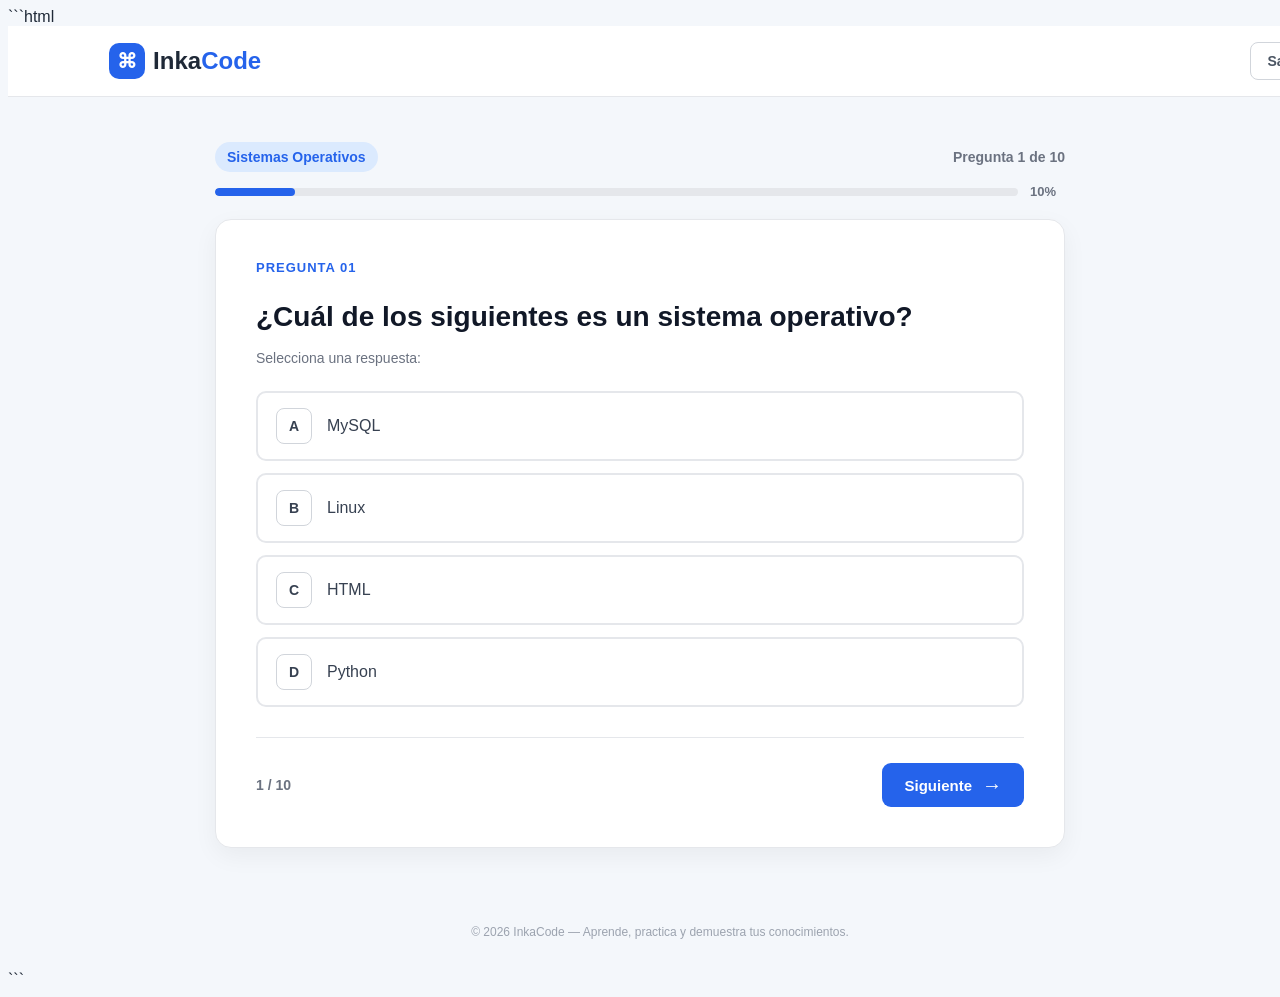
==== quiz.html @ 01219fb7 "Agrega interfaz inicial del quiz" ====
```html
<!DOCTYPE html>
<html lang="es">

<head>
    <meta charset="UTF-8">
    <meta name="viewport" content="width=device-width, initial-scale=1.0">

    <title>InkaCode | Quiz</title>

    <link rel="stylesheet" href="quiz.css">
</head>

<body>

    <!-- Encabezado -->
    <header class="header">
        <div class="logo">
            <span class="logo-icon">⌘</span>
            <span>Inka<span class="logo-highlight">Code</span></span>
        </div>

        <a href="index.html" class="btn-salir">Salir del Quiz</a>
    </header>


    <!-- Contenido principal -->
    <main class="quiz-container">

        <!-- Información del Quiz -->
        <section class="quiz-header">

            <div class="quiz-info">
                <span class="categoria">Sistemas Operativos</span>
                <span class="pregunta-numero">Pregunta 1 de 10</span>
            </div>

            <!-- Barra de progreso -->
            <div class="progress-container">
                <div class="progress-bar">
                    <div class="progress" style="width: 10%;"></div>
                </div>

                <span class="progress-text">10%</span>
            </div>

        </section>


        <!-- Tarjeta de pregunta -->
        <section class="question-card">

            <div class="question-number">
                Pregunta 01
            </div>

            <h1 class="question">
                ¿Cuál de los siguientes es un sistema operativo?
            </h1>

            <p class="instruction">
                Selecciona una respuesta:
            </p>


            <!-- Alternativas -->
            <div class="answers">

                <button class="answer">
                    <span class="answer-letter">A</span>
                    <span class="answer-text">MySQL</span>
                </button>

                <button class="answer">
                    <span class="answer-letter">B</span>
                    <span class="answer-text">Linux</span>
                </button>

                <button class="answer">
                    <span class="answer-letter">C</span>
                    <span class="answer-text">HTML</span>
                </button>

                <button class="answer">
                    <span class="answer-letter">D</span>
                    <span class="answer-text">Python</span>
                </button>

            </div>


            <!-- Navegación -->
            <div class="quiz-navigation">

                <span class="question-status">
                    1 / 10
                </span>

                <button class="btn-siguiente">
                    Siguiente
                    <span>→</span>
                </button>

            </div>

        </section>

    </main>


    <!-- Pie de página -->
    <footer class="footer">
        <p>© 2026 InkaCode — Aprende, practica y demuestra tus conocimientos.</p>
    </footer>

</body>

</html>
```
---- quiz.css ----
```css
/* =========================================
   CONFIGURACIÓN GENERAL
========================================= */

* {
    margin: 0;
    padding: 0;
    box-sizing: border-box;
}

body {
    font-family: Arial, Helvetica, sans-serif;
    background: #f4f7fb;
    color: #1f2937;
    min-height: 100vh;

    display: flex;
    flex-direction: column;
}


/* =========================================
   ENCABEZADO
========================================= */

.header {
    width: 100%;
    height: 70px;

    background: #ffffff;

    display: flex;
    align-items: center;
    justify-content: space-between;

    padding: 0 8%;

    border-bottom: 1px solid #e5e7eb;
}

.logo {
    display: flex;
    align-items: center;
    gap: 8px;

    font-size: 24px;
    font-weight: bold;

    color: #1f2937;
}

.logo-icon {
    width: 36px;
    height: 36px;

    display: flex;
    align-items: center;
    justify-content: center;

    background: #2563eb;
    color: white;

    border-radius: 10px;

    font-size: 20px;
}

.logo-highlight {
    color: #2563eb;
}

.btn-salir {
    text-decoration: none;

    color: #4b5563;

    font-size: 14px;
    font-weight: 600;

    padding: 10px 16px;

    border: 1px solid #d1d5db;
    border-radius: 8px;

    transition: 0.2s ease;
}

.btn-salir:hover {
    background: #f3f4f6;
    color: #111827;
}


/* =========================================
   CONTENEDOR DEL QUIZ
========================================= */

.quiz-container {
    width: 90%;
    max-width: 850px;

    margin: 45px auto;

    flex: 1;
}


/* =========================================
   INFORMACIÓN DEL QUIZ
========================================= */

.quiz-header {
    margin-bottom: 20px;
}

.quiz-info {
    display: flex;
    align-items: center;
    justify-content: space-between;

    margin-bottom: 12px;
}

.categoria {
    color: #2563eb;

    font-size: 14px;
    font-weight: bold;

    background: #dbeafe;

    padding: 7px 12px;

    border-radius: 20px;
}

.pregunta-numero {
    color: #6b7280;

    font-size: 14px;
    font-weight: 600;
}


/* =========================================
   BARRA DE PROGRESO
========================================= */

.progress-container {
    display: flex;
    align-items: center;
    gap: 12px;
}

.progress-bar {
    width: 100%;
    height: 8px;

    background: #e5e7eb;

    border-radius: 20px;

    overflow: hidden;
}

.progress {
    height: 100%;

    background: #2563eb;

    border-radius: 20px;

    transition: width 0.3s ease;
}

.progress-text {
    min-width: 35px;

    color: #6b7280;

    font-size: 13px;
    font-weight: bold;
}


/* =========================================
   TARJETA DE PREGUNTA
========================================= */

.question-card {
    background: #ffffff;

    border: 1px solid #e5e7eb;

    border-radius: 16px;

    padding: 40px;

    box-shadow: 0 8px 25px rgba(0, 0, 0, 0.05);
}

.question-number {
    color: #2563eb;

    font-size: 13px;
    font-weight: bold;

    text-transform: uppercase;

    letter-spacing: 1px;

    margin-bottom: 15px;
}

.question {
    font-size: 28px;

    line-height: 1.35;

    color: #111827;

    margin-bottom: 12px;
}

.instruction {
    color: #6b7280;

    font-size: 14px;

    margin-bottom: 25px;
}


/* =========================================
   RESPUESTAS
========================================= */

.answers {
    display: flex;
    flex-direction: column;

    gap: 12px;
}

.answer {
    width: 100%;

    display: flex;
    align-items: center;

    gap: 15px;

    padding: 15px 18px;

    background: #ffffff;

    border: 2px solid #e5e7eb;

    border-radius: 10px;

    cursor: pointer;

    text-align: left;

    transition: all 0.2s ease;
}

.answer:hover {
    border-color: #2563eb;

    background: #eff6ff;

    transform: translateY(-1px);
}

.answer-letter {
    width: 34px;
    height: 34px;

    display: flex;
    align-items: center;
    justify-content: center;

    flex-shrink: 0;

    border: 1px solid #d1d5db;

    border-radius: 8px;

    color: #374151;

    font-size: 14px;
    font-weight: bold;
}

.answer-text {
    color: #374151;

    font-size: 16px;

    font-weight: 500;
}


/* =========================================
   NAVEGACIÓN
========================================= */

.quiz-navigation {
    display: flex;
    align-items: center;
    justify-content: space-between;

    margin-top: 30px;

    padding-top: 25px;

    border-top: 1px solid #e5e7eb;
}

.question-status {
    color: #6b7280;

    font-size: 14px;
    font-weight: 600;
}

.btn-siguiente {
    display: flex;
    align-items: center;

    gap: 10px;

    padding: 12px 22px;

    border: none;

    border-radius: 9px;

    background: #2563eb;
    color: #ffffff;

    font-size: 15px;
    font-weight: bold;

    cursor: pointer;

    transition: 0.2s ease;
}

.btn-siguiente:hover {
    background: #1d4ed8;

    transform: translateY(-1px);
}

.btn-siguiente span {
    font-size: 20px;

    line-height: 1;
}


/* =========================================
   PIE DE PÁGINA
========================================= */

.footer {
    width: 100%;

    padding: 20px;

    text-align: center;

    color: #9ca3af;

    font-size: 12px;
}


/* =========================================
   DISEÑO RESPONSIVE
========================================= */

@media (max-width: 600px) {

    .header {
        height: 65px;

        padding: 0 5%;
    }

    .logo {
        font-size: 20px;
    }

    .logo-icon {
        width: 32px;
        height: 32px;
    }

    .btn-salir {
        padding: 8px 12px;

        font-size: 12px;
    }

    .quiz-container {
        width: 92%;

        margin: 30px auto;
    }

    .quiz-info {
        align-items: flex-start;

        gap: 10px;
    }

    .categoria {
        font-size: 12px;
    }

    .pregunta-numero {
        font-size: 12px;
    }

    .question-card {
        padding: 25px 20px;

        border-radius: 12px;
    }

    .question {
        font-size: 22px;
    }

    .answer {
        padding: 13px;
    }

    .answer-text {
        font-size: 14px;
    }

    .quiz-navigation {
        margin-top: 25px;
    }

    .btn-siguiente {
        padding: 11px 17px;
    }
}
```
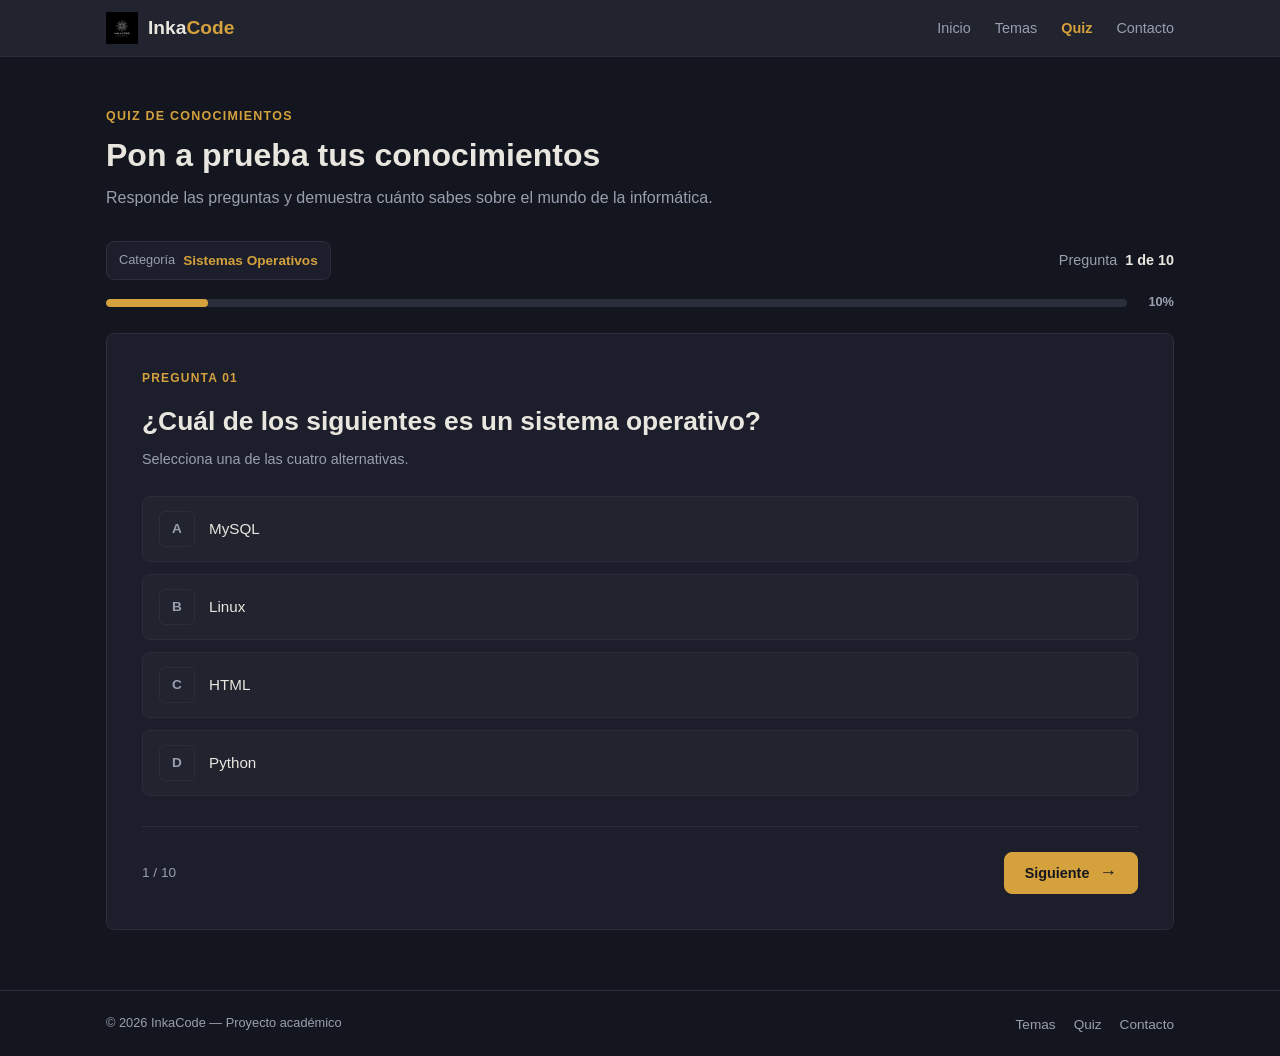
==== commit 0e3b5475: "Agregue carpeta diseño de las paginas de InkaCode" ====
--- a/quiz.html
+++ b/quiz.html
@@ -1,4 +1,3 @@
-```html
 <!DOCTYPE html>
 <html lang="es">
 
@@ -6,114 +5,263 @@
     <meta charset="UTF-8">
     <meta name="viewport" content="width=device-width, initial-scale=1.0">
 
-    <title>InkaCode | Quiz</title>
+    <title>Quiz - InkaCode</title>
+
+    <meta name="description"
+        content="Pon a prueba tus conocimientos de Sistemas Operativos, Redes y Programación en InkaCode.">
 
     <link rel="stylesheet" href="quiz.css">
+    <link rel="stylesheet" href="styles.css">
 </head>
 
 <body>
 
-    <!-- Encabezado -->
-    <header class="header">
-        <div class="logo">
-            <span class="logo-icon">⌘</span>
-            <span>Inka<span class="logo-highlight">Code</span></span>
+    <!-- ENCABEZADO -->
+    <header class="site-header">
+
+        <div class="container header-content">
+
+            <!-- Logo -->
+            <a class="brand" href="index.html">
+
+                <img src="inkacode.png" alt="Logo de InkaCode">
+
+                <span>Inka<span class="brand-highlight">Code</span></span>
+
+            </a>
+
+            <!-- Navegación -->
+            <nav class="main-nav" aria-label="Navegación principal">
+
+                <ul>
+                    <li>
+                        <a href="index.html">Inicio</a>
+                    </li>
+
+                    <li>
+                        <a href="temas.html">Temas</a>
+                    </li>
+
+                    <li>
+                        <a href="quiz.html" aria-current="page">Quiz</a>
+                    </li>
+
+                    <li>
+                        <a href="contacto.html">Contacto</a>
+                    </li>
+                </ul>
+
+            </nav>
+
         </div>
 
-        <a href="index.html" class="btn-salir">Salir del Quiz</a>
     </header>
 
 
-    <!-- Contenido principal -->
-    <main class="quiz-container">
-
-        <!-- Información del Quiz -->
-        <section class="quiz-header">
-
-            <div class="quiz-info">
-                <span class="categoria">Sistemas Operativos</span>
-                <span class="pregunta-numero">Pregunta 1 de 10</span>
+    <!-- CONTENIDO PRINCIPAL -->
+    <main>
+
+        <section class="quiz-section">
+
+            <div class="container quiz-container">
+
+                <!-- ENCABEZADO DEL QUIZ -->
+                <div class="quiz-heading">
+
+                    <div>
+
+                        <span class="eyebrow">
+                            Quiz de conocimientos
+                        </span>
+
+                        <h1>
+                            Pon a prueba tus conocimientos
+                        </h1>
+
+                        <p>
+                            Responde las preguntas y demuestra cuánto sabes
+                            sobre el mundo de la informática.
+                        </p>
+
+                    </div>
+
+                </div>
+
+
+                <!-- INFORMACIÓN DEL QUIZ -->
+                <div class="quiz-info">
+
+                    <div class="category">
+
+                        <span class="category-label">
+                            Categoría
+                        </span>
+
+                        <strong>
+                            Sistemas Operativos
+                        </strong>
+
+                    </div>
+
+                    <div class="question-counter">
+
+                        <span>
+                            Pregunta
+                        </span>
+
+                        <strong>
+                            1 de 10
+                        </strong>
+
+                    </div>
+
+                </div>
+
+
+                <!-- PROGRESO -->
+                <div class="progress-section">
+
+                    <div class="progress-bar">
+
+                        <div class="progress"
+                            style="width: 10%;">
+                        </div>
+
+                    </div>
+
+                    <span class="progress-number">
+                        10%
+                    </span>
+
+                </div>
+
+
+                <!-- TARJETA DE PREGUNTA -->
+                <article class="question-card">
+
+                    <span class="question-label">
+                        PREGUNTA 01
+                    </span>
+
+                    <h2>
+                        ¿Cuál de los siguientes es un sistema operativo?
+                    </h2>
+
+                    <p class="question-instruction">
+                        Selecciona una de las cuatro alternativas.
+                    </p>
+
+
+                    <!-- ALTERNATIVAS -->
+                    <div class="answers">
+
+                        <button type="button" class="answer">
+
+                            <span class="answer-letter">
+                                A
+                            </span>
+
+                            <span class="answer-text">
+                                MySQL
+                            </span>
+
+                        </button>
+
+
+                        <button type="button" class="answer">
+
+                            <span class="answer-letter">
+                                B
+                            </span>
+
+                            <span class="answer-text">
+                                Linux
+                            </span>
+
+                        </button>
+
+
+                        <button type="button" class="answer">
+
+                            <span class="answer-letter">
+                                C
+                            </span>
+
+                            <span class="answer-text">
+                                HTML
+                            </span>
+
+                        </button>
+
+
+                        <button type="button" class="answer">
+
+                            <span class="answer-letter">
+                                D
+                            </span>
+
+                            <span class="answer-text">
+                                Python
+                            </span>
+
+                        </button>
+
+                    </div>
+
+
+                    <!-- NAVEGACIÓN -->
+                    <div class="quiz-navigation">
+
+                        <span class="question-status">
+                            1 / 10
+                        </span>
+
+                        <button type="button" class="next-button">
+                            Siguiente
+                            <span aria-hidden="true">→</span>
+                        </button>
+
+                    </div>
+
+                </article>
+
             </div>
 
-            <!-- Barra de progreso -->
-            <div class="progress-container">
-                <div class="progress-bar">
-                    <div class="progress" style="width: 10%;"></div>
-                </div>
-
-                <span class="progress-text">10%</span>
-            </div>
-
         </section>
 
-
-        <!-- Tarjeta de pregunta -->
-        <section class="question-card">
-
-            <div class="question-number">
-                Pregunta 01
-            </div>
-
-            <h1 class="question">
-                ¿Cuál de los siguientes es un sistema operativo?
-            </h1>
-
-            <p class="instruction">
-                Selecciona una respuesta:
-            </p>
-
-
-            <!-- Alternativas -->
-            <div class="answers">
-
-                <button class="answer">
-                    <span class="answer-letter">A</span>
-                    <span class="answer-text">MySQL</span>
-                </button>
-
-                <button class="answer">
-                    <span class="answer-letter">B</span>
-                    <span class="answer-text">Linux</span>
-                </button>
-
-                <button class="answer">
-                    <span class="answer-letter">C</span>
-                    <span class="answer-text">HTML</span>
-                </button>
-
-                <button class="answer">
-                    <span class="answer-letter">D</span>
-                    <span class="answer-text">Python</span>
-                </button>
-
-            </div>
-
-
-            <!-- Navegación -->
-            <div class="quiz-navigation">
-
-                <span class="question-status">
-                    1 / 10
-                </span>
-
-                <button class="btn-siguiente">
-                    Siguiente
-                    <span>→</span>
-                </button>
-
-            </div>
-
-        </section>
-
     </main>
 
 
-    <!-- Pie de página -->
-    <footer class="footer">
-        <p>© 2026 InkaCode — Aprende, practica y demuestra tus conocimientos.</p>
+    <!-- PIE DE PÁGINA -->
+    <footer class="site-footer">
+
+        <div class="container footer-content">
+
+            <span class="footer-brand">
+                © 2026 InkaCode — Proyecto académico
+            </span>
+
+            <ul class="footer-links">
+
+                <li>
+                    <a href="temas.html">Temas</a>
+                </li>
+
+                <li>
+                    <a href="quiz.html">Quiz</a>
+                </li>
+
+                <li>
+                    <a href="contacto.html">Contacto</a>
+                </li>
+
+            </ul>
+
+        </div>
+
     </footer>
 
 </body>
 
 </html>
-```
+
--- a/quiz.css
+++ b/quiz.css
@@ -1,455 +1,857 @@
-```css
-/* =========================================
-   CONFIGURACIÓN GENERAL
+/* =========================================
+   VARIABLES DEL TEMA INKACODE
+   Basadas en temas.css
+========================================= */
+
+:root {
+
+    --bg: #14161f;
+    --bg-card: #1c1f2b;
+    --bg-elevated: #21242f;
+    --border: #2a2d3a;
+
+    --text: #e8e6df;
+    --text-muted: #9a9fb0;
+
+    --accent: #d4a13d;
+    --accent-hover: #e6b458;
+
+    --radius: 8px;
+
+    --max-width: 1100px;
+
+}
+
+
+/* =========================================
+   RESET
 ========================================= */
 
 * {
+    box-sizing: border-box;
+}
+
+
+html {
+    scroll-behavior: smooth;
+}
+
+
+body {
+
     margin: 0;
+
+    background-color: var(--bg);
+
+    color: var(--text);
+
+    font-family: 'Segoe UI', Arial, sans-serif;
+
+    line-height: 1.6;
+
+    min-height: 100vh;
+
+    display: flex;
+
+    flex-direction: column;
+
+}
+
+
+h1,
+h2,
+h3,
+p {
+    margin-top: 0;
+}
+
+
+a {
+    text-decoration: none;
+}
+
+
+/* =========================================
+   CONTENEDOR
+========================================= */
+
+.container {
+
+    width: 100%;
+
+    max-width: var(--max-width);
+
+    margin: 0 auto;
+
+    padding: 0 16px;
+
+}
+
+
+/* =========================================
+   ENCABEZADO
+========================================= */
+
+.site-header {
+
+    background-color: var(--bg-elevated);
+
+    border-bottom: 1px solid var(--border);
+
+    padding: 12px 0;
+
+}
+
+
+.header-content {
+
+    display: flex;
+
+    align-items: center;
+
+    justify-content: space-between;
+
+    gap: 30px;
+
+}
+
+
+/* =========================================
+   LOGO
+========================================= */
+
+.brand {
+
+    display: flex;
+
+    align-items: center;
+
+    gap: 10px;
+
+    color: var(--text);
+
+    font-size: 1.2rem;
+
+    font-weight: bold;
+
+}
+
+
+.brand img {
+
+    width: 32px;
+
+    height: 32px;
+
+    object-fit: contain;
+
+}
+
+
+.brand-highlight {
+
+    color: var(--accent);
+
+}
+
+
+/* =========================================
+   NAVEGACIÓN
+========================================= */
+
+.main-nav ul {
+
+    display: flex;
+
+    align-items: center;
+
+    gap: 24px;
+
+    list-style: none;
+
+    margin: 0;
+
     padding: 0;
-    box-sizing: border-box;
-}
-
-body {
-    font-family: Arial, Helvetica, sans-serif;
-    background: #f4f7fb;
-    color: #1f2937;
-    min-height: 100vh;
-
-    display: flex;
+
+}
+
+
+.main-nav a {
+
+    color: var(--text-muted);
+
+    font-size: 0.95rem;
+
+    transition: color 0.2s ease;
+
+}
+
+
+.main-nav a:hover {
+
+    color: var(--accent-hover);
+
+}
+
+
+.main-nav a[aria-current="page"] {
+
+    color: var(--accent);
+
+    font-weight: 600;
+
+}
+
+
+/* =========================================
+   SECCIÓN DEL QUIZ
+========================================= */
+
+.quiz-section {
+
+    padding: 50px 0 60px;
+
+    flex: 1;
+
+}
+
+
+.quiz-container {
+
+    max-width: 850px;
+
+}
+
+
+/* =========================================
+   ENCABEZADO DEL QUIZ
+========================================= */
+
+.quiz-heading {
+
+    margin-bottom: 30px;
+
+}
+
+
+.eyebrow {
+
+    display: block;
+
+    color: var(--accent);
+
+    font-size: 0.8rem;
+
+    font-weight: 600;
+
+    letter-spacing: 0.1em;
+
+    text-transform: uppercase;
+
+    margin-bottom: 8px;
+
+}
+
+
+.quiz-heading h1 {
+
+    color: var(--text);
+
+    font-size: 2rem;
+
+    line-height: 1.25;
+
+    margin-bottom: 10px;
+
+}
+
+
+.quiz-heading p {
+
+    color: var(--text-muted);
+
+    margin-bottom: 0;
+
+    max-width: 650px;
+
+}
+
+
+/* =========================================
+   INFORMACIÓN
+========================================= */
+
+.quiz-info {
+
+    display: flex;
+
+    align-items: center;
+
+    justify-content: space-between;
+
+    gap: 20px;
+
+    margin-bottom: 12px;
+
+}
+
+
+.category,
+.question-counter {
+
+    display: flex;
+
+    align-items: center;
+
+    gap: 8px;
+
+}
+
+
+.category {
+
+    background-color: var(--bg-card);
+
+    border: 1px solid var(--border);
+
+    border-radius: var(--radius);
+
+    padding: 8px 12px;
+
+}
+
+
+.category-label {
+
+    color: var(--text-muted);
+
+    font-size: 0.8rem;
+
+}
+
+
+.category strong {
+
+    color: var(--accent);
+
+    font-size: 0.85rem;
+
+}
+
+
+.question-counter {
+
+    color: var(--text-muted);
+
+    font-size: 0.9rem;
+
+}
+
+
+.question-counter strong {
+
+    color: var(--text);
+
+}
+
+
+/* =========================================
+   BARRA DE PROGRESO
+========================================= */
+
+.progress-section {
+
+    display: flex;
+
+    align-items: center;
+
+    gap: 12px;
+
+    margin-bottom: 20px;
+
+}
+
+
+.progress-bar {
+
+    width: 100%;
+
+    height: 8px;
+
+    background-color: var(--border);
+
+    border-radius: 20px;
+
+    overflow: hidden;
+
+}
+
+
+.progress {
+
+    height: 100%;
+
+    background-color: var(--accent);
+
+    border-radius: 20px;
+
+    transition: width 0.3s ease;
+
+}
+
+
+.progress-number {
+
+    color: var(--text-muted);
+
+    font-size: 0.8rem;
+
+    font-weight: 600;
+
+    min-width: 35px;
+
+    text-align: right;
+
+}
+
+
+/* =========================================
+   TARJETA DE PREGUNTA
+========================================= */
+
+.question-card {
+
+    background-color: var(--bg-card);
+
+    border: 1px solid var(--border);
+
+    border-radius: var(--radius);
+
+    padding: 35px;
+
+}
+
+
+.question-label {
+
+    display: block;
+
+    color: var(--accent);
+
+    font-size: 0.75rem;
+
+    font-weight: 700;
+
+    letter-spacing: 0.1em;
+
+    margin-bottom: 15px;
+
+}
+
+
+.question-card h2 {
+
+    color: var(--text);
+
+    font-size: 1.65rem;
+
+    line-height: 1.4;
+
+    margin-bottom: 8px;
+
+}
+
+
+.question-instruction {
+
+    color: var(--text-muted);
+
+    font-size: 0.9rem;
+
+    margin-bottom: 25px;
+
+}
+
+
+/* =========================================
+   ALTERNATIVAS
+========================================= */
+
+.answers {
+
+    display: flex;
+
     flex-direction: column;
-}
-
-
-/* =========================================
-   ENCABEZADO
-========================================= */
-
-.header {
+
+    gap: 12px;
+
+}
+
+
+.answer {
+
     width: 100%;
-    height: 70px;
-
-    background: #ffffff;
-
-    display: flex;
-    align-items: center;
+
+    display: flex;
+
+    align-items: center;
+
+    gap: 14px;
+
+    padding: 14px 16px;
+
+    background-color: var(--bg-elevated);
+
+    color: var(--text);
+
+    border: 1px solid var(--border);
+
+    border-radius: var(--radius);
+
+    text-align: left;
+
+    cursor: pointer;
+
+    font-family: inherit;
+
+    transition:
+        border-color 0.2s ease,
+        background-color 0.2s ease,
+        transform 0.2s ease;
+
+}
+
+
+.answer:hover {
+
+    border-color: var(--accent);
+
+    background-color: #272a35;
+
+    transform: translateY(-1px);
+
+}
+
+
+/* =========================================
+   LETRA DE LA ALTERNATIVA
+========================================= */
+
+.answer-letter {
+
+    width: 36px;
+
+    height: 36px;
+
+    flex-shrink: 0;
+
+    display: flex;
+
+    align-items: center;
+
+    justify-content: center;
+
+    border: 1px solid var(--border);
+
+    border-radius: 6px;
+
+    color: var(--text-muted);
+
+    font-size: 0.85rem;
+
+    font-weight: 700;
+
+    transition:
+        background-color 0.2s ease,
+        border-color 0.2s ease,
+        color 0.2s ease;
+
+}
+
+
+.answer:hover .answer-letter {
+
+    border-color: var(--accent);
+
+    color: var(--accent);
+
+}
+
+
+.answer-text {
+
+    color: var(--text);
+
+    font-size: 0.95rem;
+
+}
+
+
+/* =========================================
+   NAVEGACIÓN DEL QUIZ
+========================================= */
+
+.quiz-navigation {
+
+    display: flex;
+
+    align-items: center;
+
     justify-content: space-between;
 
-    padding: 0 8%;
-
-    border-bottom: 1px solid #e5e7eb;
-}
-
-.logo {
-    display: flex;
-    align-items: center;
-    gap: 8px;
-
-    font-size: 24px;
-    font-weight: bold;
-
-    color: #1f2937;
-}
-
-.logo-icon {
-    width: 36px;
-    height: 36px;
-
-    display: flex;
-    align-items: center;
+    gap: 20px;
+
+    margin-top: 30px;
+
+    padding-top: 25px;
+
+    border-top: 1px solid var(--border);
+
+}
+
+
+.question-status {
+
+    color: var(--text-muted);
+
+    font-size: 0.85rem;
+
+}
+
+
+/* =========================================
+   BOTÓN SIGUIENTE
+========================================= */
+
+.next-button {
+
+    display: flex;
+
+    align-items: center;
+
     justify-content: center;
 
-    background: #2563eb;
-    color: white;
-
-    border-radius: 10px;
-
-    font-size: 20px;
-}
-
-.logo-highlight {
-    color: #2563eb;
-}
-
-.btn-salir {
-    text-decoration: none;
-
-    color: #4b5563;
-
-    font-size: 14px;
-    font-weight: 600;
-
-    padding: 10px 16px;
-
-    border: 1px solid #d1d5db;
-    border-radius: 8px;
-
-    transition: 0.2s ease;
-}
-
-.btn-salir:hover {
-    background: #f3f4f6;
-    color: #111827;
-}
-
-
-/* =========================================
-   CONTENEDOR DEL QUIZ
-========================================= */
-
-.quiz-container {
-    width: 90%;
-    max-width: 850px;
-
-    margin: 45px auto;
-
-    flex: 1;
-}
-
-
-/* =========================================
-   INFORMACIÓN DEL QUIZ
-========================================= */
-
-.quiz-header {
-    margin-bottom: 20px;
-}
-
-.quiz-info {
-    display: flex;
-    align-items: center;
+    gap: 10px;
+
+    padding: 11px 20px;
+
+    border: 1px solid var(--accent);
+
+    border-radius: var(--radius);
+
+    background-color: var(--accent);
+
+    color: #14161f;
+
+    font-family: inherit;
+
+    font-size: 0.9rem;
+
+    font-weight: 700;
+
+    cursor: pointer;
+
+    transition:
+        background-color 0.2s ease,
+        border-color 0.2s ease,
+        transform 0.2s ease;
+
+}
+
+
+.next-button:hover {
+
+    background-color: var(--accent-hover);
+
+    border-color: var(--accent-hover);
+
+    transform: translateY(-1px);
+
+}
+
+
+.next-button span {
+
+    font-size: 1.1rem;
+
+    line-height: 1;
+
+}
+
+
+/* =========================================
+   PIE DE PÁGINA
+========================================= */
+
+.site-footer {
+
+    border-top: 1px solid var(--border);
+
+    padding: 20px 0;
+
+}
+
+
+.footer-content {
+
+    display: flex;
+
+    align-items: center;
+
     justify-content: space-between;
 
-    margin-bottom: 12px;
-}
-
-.categoria {
-    color: #2563eb;
-
-    font-size: 14px;
-    font-weight: bold;
-
-    background: #dbeafe;
-
-    padding: 7px 12px;
-
-    border-radius: 20px;
-}
-
-.pregunta-numero {
-    color: #6b7280;
-
-    font-size: 14px;
-    font-weight: 600;
-}
-
-
-/* =========================================
-   BARRA DE PROGRESO
-========================================= */
-
-.progress-container {
-    display: flex;
-    align-items: center;
-    gap: 12px;
-}
-
-.progress-bar {
-    width: 100%;
-    height: 8px;
-
-    background: #e5e7eb;
-
-    border-radius: 20px;
-
-    overflow: hidden;
-}
-
-.progress {
-    height: 100%;
-
-    background: #2563eb;
-
-    border-radius: 20px;
-
-    transition: width 0.3s ease;
-}
-
-.progress-text {
-    min-width: 35px;
-
-    color: #6b7280;
-
-    font-size: 13px;
-    font-weight: bold;
-}
-
-
-/* =========================================
-   TARJETA DE PREGUNTA
-========================================= */
-
-.question-card {
-    background: #ffffff;
-
-    border: 1px solid #e5e7eb;
-
-    border-radius: 16px;
-
-    padding: 40px;
-
-    box-shadow: 0 8px 25px rgba(0, 0, 0, 0.05);
-}
-
-.question-number {
-    color: #2563eb;
-
-    font-size: 13px;
-    font-weight: bold;
-
-    text-transform: uppercase;
-
-    letter-spacing: 1px;
-
-    margin-bottom: 15px;
-}
-
-.question {
-    font-size: 28px;
-
-    line-height: 1.35;
-
-    color: #111827;
-
-    margin-bottom: 12px;
-}
-
-.instruction {
-    color: #6b7280;
-
-    font-size: 14px;
-
-    margin-bottom: 25px;
-}
-
-
-/* =========================================
-   RESPUESTAS
-========================================= */
-
-.answers {
-    display: flex;
-    flex-direction: column;
-
-    gap: 12px;
-}
-
-.answer {
-    width: 100%;
-
-    display: flex;
-    align-items: center;
-
-    gap: 15px;
-
-    padding: 15px 18px;
-
-    background: #ffffff;
-
-    border: 2px solid #e5e7eb;
-
-    border-radius: 10px;
-
-    cursor: pointer;
-
-    text-align: left;
-
-    transition: all 0.2s ease;
-}
-
-.answer:hover {
-    border-color: #2563eb;
-
-    background: #eff6ff;
-
-    transform: translateY(-1px);
-}
-
-.answer-letter {
-    width: 34px;
-    height: 34px;
-
-    display: flex;
-    align-items: center;
-    justify-content: center;
-
-    flex-shrink: 0;
-
-    border: 1px solid #d1d5db;
-
-    border-radius: 8px;
-
-    color: #374151;
-
-    font-size: 14px;
-    font-weight: bold;
-}
-
-.answer-text {
-    color: #374151;
-
-    font-size: 16px;
-
-    font-weight: 500;
-}
-
-
-/* =========================================
-   NAVEGACIÓN
-========================================= */
-
-.quiz-navigation {
-    display: flex;
-    align-items: center;
-    justify-content: space-between;
-
-    margin-top: 30px;
-
-    padding-top: 25px;
-
-    border-top: 1px solid #e5e7eb;
-}
-
-.question-status {
-    color: #6b7280;
-
-    font-size: 14px;
-    font-weight: 600;
-}
-
-.btn-siguiente {
-    display: flex;
-    align-items: center;
-
-    gap: 10px;
-
-    padding: 12px 22px;
-
-    border: none;
-
-    border-radius: 9px;
-
-    background: #2563eb;
-    color: #ffffff;
-
-    font-size: 15px;
-    font-weight: bold;
-
-    cursor: pointer;
-
-    transition: 0.2s ease;
-}
-
-.btn-siguiente:hover {
-    background: #1d4ed8;
-
-    transform: translateY(-1px);
-}
-
-.btn-siguiente span {
-    font-size: 20px;
-
-    line-height: 1;
-}
-
-
-/* =========================================
-   PIE DE PÁGINA
-========================================= */
-
-.footer {
-    width: 100%;
-
-    padding: 20px;
-
-    text-align: center;
-
-    color: #9ca3af;
-
-    font-size: 12px;
-}
-
-
-/* =========================================
-   DISEÑO RESPONSIVE
-========================================= */
+    gap: 20px;
+
+}
+
+
+.footer-brand {
+
+    color: var(--text-muted);
+
+    font-size: 0.8rem;
+
+}
+
+
+.footer-links {
+
+    display: flex;
+
+    align-items: center;
+
+    gap: 16px;
+
+    list-style: none;
+
+    margin: 0;
+
+    padding: 0;
+
+}
+
+
+.footer-links a {
+
+    color: var(--text-muted);
+
+    font-size: 0.85rem;
+
+    transition: color 0.2s ease;
+
+}
+
+
+.footer-links a:hover {
+
+    color: var(--accent);
+
+}
+
+
+/* =========================================
+   RESPONSIVE
+========================================= */
+
+@media (max-width: 800px) {
+
+    .header-content {
+
+        flex-direction: column;
+
+        gap: 12px;
+
+    }
+
+
+    .main-nav ul {
+
+        flex-wrap: wrap;
+
+        justify-content: center;
+
+        gap: 16px;
+
+    }
+
+
+    .quiz-section {
+
+        padding-top: 35px;
+
+    }
+
+
+    .quiz-heading h1 {
+
+        font-size: 1.7rem;
+
+    }
+
+}
+
 
 @media (max-width: 600px) {
 
-    .header {
-        height: 65px;
-
-        padding: 0 5%;
-    }
-
-    .logo {
-        font-size: 20px;
-    }
-
-    .logo-icon {
-        width: 32px;
-        height: 32px;
-    }
-
-    .btn-salir {
-        padding: 8px 12px;
-
-        font-size: 12px;
-    }
-
-    .quiz-container {
-        width: 92%;
-
-        margin: 30px auto;
-    }
-
     .quiz-info {
+
         align-items: flex-start;
 
-        gap: 10px;
-    }
-
-    .categoria {
-        font-size: 12px;
-    }
-
-    .pregunta-numero {
-        font-size: 12px;
-    }
+        flex-direction: column;
+
+    }
+
 
     .question-card {
+
         padding: 25px 20px;
 
-        border-radius: 12px;
-    }
-
-    .question {
-        font-size: 22px;
-    }
+    }
+
+
+    .question-card h2 {
+
+        font-size: 1.35rem;
+
+    }
+
 
     .answer {
-        padding: 13px;
-    }
+
+        padding: 12px;
+
+    }
+
 
     .answer-text {
-        font-size: 14px;
-    }
+
+        font-size: 0.9rem;
+
+    }
+
 
     .quiz-navigation {
-        margin-top: 25px;
-    }
-
-    .btn-siguiente {
-        padding: 11px 17px;
-    }
-}
-```
+
+        align-items: stretch;
+
+        flex-direction: column;
+
+    }
+
+
+    .next-button {
+
+        width: 100%;
+
+    }
+
+
+    .footer-content {
+
+        flex-direction: column;
+
+        text-align: center;
+
+    }
+
+}
--- a/styles.css
+++ b/styles.css
@@ -0,0 +1,1146 @@
+/* =========================================
+   INKACODE
+   ESTILOS GENERALES
+========================================= */
+
+
+/* =========================================
+   VARIABLES
+========================================= */
+
+:root {
+
+    --bg: #14161f;
+
+    --bg-card: #1c1f2b;
+
+    --bg-elevated: #21242f;
+
+    --border: #2a2d3a;
+
+    --text: #e8e6df;
+
+    --text-muted: #9a9fb0;
+
+    --accent: #d4a13d;
+
+    --accent-hover: #e6b458;
+
+    --radius: 8px;
+
+    --spacing: 16px;
+
+    --max-width: 1100px;
+
+}
+
+
+/* =========================================
+   RESET
+========================================= */
+
+* {
+
+    box-sizing: border-box;
+
+}
+
+
+html {
+
+    scroll-behavior: smooth;
+
+}
+
+
+body {
+
+    margin: 0;
+
+    background-color: var(--bg);
+
+    color: var(--text);
+
+    font-family: 'Segoe UI', Arial, sans-serif;
+
+    line-height: 1.6;
+
+    min-height: 100vh;
+
+    display: flex;
+
+    flex-direction: column;
+
+}
+
+
+h1,
+h2,
+h3,
+p {
+
+    margin-top: 0;
+
+}
+
+
+h1,
+h2,
+h3 {
+
+    color: var(--text);
+
+}
+
+
+p {
+
+    color: var(--text-muted);
+
+}
+
+
+a {
+
+    color: var(--accent);
+
+    text-decoration: none;
+
+    transition: color 0.2s ease;
+
+}
+
+
+a:hover {
+
+    color: var(--accent-hover);
+
+}
+
+
+ul {
+
+    padding-left: 20px;
+
+}
+
+
+/* =========================================
+   CONTENEDOR
+========================================= */
+
+.container {
+
+    width: 100%;
+
+    max-width: var(--max-width);
+
+    margin: 0 auto;
+
+    padding: 0 var(--spacing);
+
+}
+
+
+/* =========================================
+   ENCABEZADO
+========================================= */
+
+.site-header {
+
+    background-color: var(--bg-elevated);
+
+    border-bottom: 1px solid var(--border);
+
+    padding: 12px 0;
+
+}
+
+
+.header-content {
+
+    display: flex;
+
+    align-items: center;
+
+    justify-content: space-between;
+
+    gap: 25px;
+
+}
+
+
+/* =========================================
+   LOGO
+========================================= */
+
+.brand {
+
+    display: flex;
+
+    align-items: center;
+
+    gap: 10px;
+
+    color: var(--text);
+
+    font-size: 1.2rem;
+
+    font-weight: bold;
+
+}
+
+
+.brand img {
+
+    width: 32px;
+
+    height: 32px;
+
+    object-fit: contain;
+
+}
+
+
+.brand-highlight {
+
+    color: var(--accent);
+
+}
+
+
+/* =========================================
+   NAVEGACIÓN
+========================================= */
+
+.main-nav ul {
+
+    display: flex;
+
+    align-items: center;
+
+    gap: 24px;
+
+    list-style: none;
+
+    margin: 0;
+
+    padding: 0;
+
+}
+
+
+.main-nav a {
+
+    color: var(--text-muted);
+
+    font-size: 0.9rem;
+
+}
+
+
+.main-nav a:hover {
+
+    color: var(--accent-hover);
+
+}
+
+
+.main-nav a[aria-current="page"] {
+
+    color: var(--accent);
+
+    font-weight: 600;
+
+}
+
+
+/* =========================================
+   SECCIONES
+========================================= */
+
+.section {
+
+    padding: 55px 0;
+
+}
+
+
+.section-heading {
+
+    max-width: 700px;
+
+    margin-bottom: 30px;
+
+}
+
+
+.section-heading h1 {
+
+    font-size: 2.2rem;
+
+    margin-bottom: 10px;
+
+}
+
+
+.section-heading h2 {
+
+    font-size: 1.8rem;
+
+    margin-bottom: 10px;
+
+}
+
+
+.section-heading p {
+
+    margin-bottom: 0;
+
+}
+
+
+/* =========================================
+   EYEBROW
+========================================= */
+
+.eyebrow {
+
+    display: block;
+
+    color: var(--accent);
+
+    font-size: 0.78rem;
+
+    font-weight: 600;
+
+    letter-spacing: 0.1em;
+
+    text-transform: uppercase;
+
+    margin-bottom: 8px;
+
+}
+
+
+/* =========================================
+   BOTONES
+========================================= */
+
+.btn {
+
+    display: inline-flex;
+
+    align-items: center;
+
+    justify-content: center;
+
+    padding: 11px 20px;
+
+    border-radius: var(--radius);
+
+    font-size: 0.9rem;
+
+    font-weight: 600;
+
+    cursor: pointer;
+
+    transition:
+        background-color 0.2s ease,
+        border-color 0.2s ease,
+        transform 0.2s ease;
+
+}
+
+
+.btn:hover {
+
+    transform: translateY(-1px);
+
+}
+
+
+.btn-primary {
+
+    background-color: var(--accent);
+
+    border: 1px solid var(--accent);
+
+    color: #14161f;
+
+}
+
+
+.btn-primary:hover {
+
+    background-color: var(--accent-hover);
+
+    border-color: var(--accent-hover);
+
+    color: #14161f;
+
+}
+
+
+.btn-secondary {
+
+    background-color: transparent;
+
+    border: 1px solid var(--border);
+
+    color: var(--text);
+
+}
+
+
+.btn-secondary:hover {
+
+    border-color: var(--accent);
+
+    color: var(--accent);
+
+}
+
+
+/* =========================================
+   HERO
+========================================= */
+
+.hero {
+
+    padding: 80px 0;
+
+    border-bottom: 1px solid var(--border);
+
+}
+
+
+.hero-content {
+
+    display: grid;
+
+    grid-template-columns: 1.2fr 0.8fr;
+
+    align-items: center;
+
+    gap: 50px;
+
+}
+
+
+.hero-text h1 {
+
+    font-size: 3rem;
+
+    line-height: 1.15;
+
+    margin-bottom: 18px;
+
+}
+
+
+.hero-text h1 span {
+
+    color: var(--accent);
+
+}
+
+
+.hero-text p {
+
+    max-width: 650px;
+
+    font-size: 1.05rem;
+
+    margin-bottom: 25px;
+
+}
+
+
+.hero-buttons {
+
+    display: flex;
+
+    gap: 12px;
+
+    flex-wrap: wrap;
+
+}
+
+
+.hero-image {
+
+    display: flex;
+
+    justify-content: center;
+
+}
+
+
+.hero-image img {
+
+    width: 100%;
+
+    max-width: 380px;
+
+    max-height: 300px;
+
+    object-fit: contain;
+
+}
+
+
+/* =========================================
+   TARJETAS DE CARACTERÍSTICAS
+========================================= */
+
+.feature-grid {
+
+    display: grid;
+
+    grid-template-columns: repeat(4, 1fr);
+
+    gap: var(--spacing);
+
+}
+
+
+.feature-card {
+
+    background-color: var(--bg-card);
+
+    border: 1px solid var(--border);
+
+    border-radius: var(--radius);
+
+    padding: 22px;
+
+    transition:
+        border-color 0.2s ease,
+        transform 0.2s ease;
+
+}
+
+
+.feature-card:hover {
+
+    border-color: var(--accent);
+
+    transform: translateY(-3px);
+
+}
+
+
+.feature-icon {
+
+    font-size: 1.8rem;
+
+    margin-bottom: 15px;
+
+}
+
+
+.feature-card h3 {
+
+    font-size: 1.1rem;
+
+    margin-bottom: 8px;
+
+}
+
+
+.feature-card p {
+
+    font-size: 0.9rem;
+
+    margin-bottom: 0;
+
+}
+
+
+/* =========================================
+   TARJETAS DE TEMAS
+========================================= */
+
+.card-grid {
+
+    display: grid;
+
+    grid-template-columns: repeat(3, 1fr);
+
+    gap: var(--spacing);
+
+}
+
+
+.topic-card {
+
+    display: flex;
+
+    flex-direction: column;
+
+    background-color: var(--bg-card);
+
+    border: 1px solid var(--border);
+
+    border-radius: var(--radius);
+
+    padding: 22px;
+
+    transition:
+        border-color 0.2s ease,
+        transform 0.2s ease;
+
+}
+
+
+.topic-card:hover {
+
+    border-color: var(--accent);
+
+    transform: translateY(-3px);
+
+}
+
+
+.topic-icon {
+
+    width: 60px;
+
+    height: 60px;
+
+    object-fit: contain;
+
+    margin-bottom: 15px;
+
+}
+
+
+.topic-card h2 {
+
+    font-size: 1.3rem;
+
+    margin-bottom: 8px;
+
+}
+
+
+.topic-card p {
+
+    font-size: 0.9rem;
+
+}
+
+
+.topic-card ul {
+
+    color: var(--text-muted);
+
+    font-size: 0.88rem;
+
+    margin-bottom: 15px;
+
+}
+
+
+.topic-card li {
+
+    margin-bottom: 5px;
+
+}
+
+
+.card-link {
+
+    margin-top: auto;
+
+    font-size: 0.9rem;
+
+    font-weight: 600;
+
+}
+
+
+/* =========================================
+   TABLA
+========================================= */
+
+.table-wrapper {
+
+    overflow-x: auto;
+
+    border: 1px solid var(--border);
+
+    border-radius: var(--radius);
+
+}
+
+
+table {
+
+    width: 100%;
+
+    border-collapse: collapse;
+
+}
+
+
+thead {
+
+    background-color: var(--bg-elevated);
+
+}
+
+
+th,
+td {
+
+    text-align: left;
+
+    padding: 13px;
+
+    border-bottom: 1px solid var(--border);
+
+}
+
+
+th {
+
+    color: var(--text-muted);
+
+    font-size: 0.78rem;
+
+    text-transform: uppercase;
+
+}
+
+
+td {
+
+    color: var(--text);
+
+    font-size: 0.9rem;
+
+}
+
+
+tbody tr:hover {
+
+    background-color: var(--bg-card);
+
+}
+
+
+tbody tr:last-child td {
+
+    border-bottom: none;
+
+}
+
+
+/* =========================================
+   CONTACTO
+========================================= */
+
+.contact-layout {
+
+    display: grid;
+
+    grid-template-columns: 1.2fr 0.8fr;
+
+    gap: 20px;
+
+    align-items: start;
+
+}
+
+
+.contact-form,
+.contact-info {
+
+    background-color: var(--bg-card);
+
+    border: 1px solid var(--border);
+
+    border-radius: var(--radius);
+
+    padding: 28px;
+
+}
+
+
+.form-field {
+
+    margin-bottom: 18px;
+
+}
+
+
+.form-field label {
+
+    display: block;
+
+    color: var(--text);
+
+    font-size: 0.9rem;
+
+    font-weight: 600;
+
+    margin-bottom: 7px;
+
+}
+
+
+.form-field input,
+.form-field textarea {
+
+    width: 100%;
+
+    padding: 12px;
+
+    background-color: var(--bg-elevated);
+
+    border: 1px solid var(--border);
+
+    border-radius: var(--radius);
+
+    color: var(--text);
+
+    font-family: inherit;
+
+    font-size: 0.9rem;
+
+    outline: none;
+
+    transition: border-color 0.2s ease;
+
+}
+
+
+.form-field input:focus,
+.form-field textarea:focus {
+
+    border-color: var(--accent);
+
+}
+
+
+.form-field textarea {
+
+    resize: vertical;
+
+    min-height: 130px;
+
+}
+
+
+.form-field input::placeholder,
+.form-field textarea::placeholder {
+
+    color: #6f7484;
+
+}
+
+
+.contact-info h2 {
+
+    margin-bottom: 8px;
+
+}
+
+
+.info-item {
+
+    border-top: 1px solid var(--border);
+
+    padding-top: 15px;
+
+    margin-top: 15px;
+
+}
+
+
+.tag {
+
+    display: inline-block;
+
+    color: var(--accent);
+
+    font-size: 0.75rem;
+
+    font-weight: 700;
+
+    text-transform: uppercase;
+
+    letter-spacing: 0.05em;
+
+    margin-bottom: 4px;
+
+}
+
+
+.info-item p {
+
+    margin-bottom: 0;
+
+}
+
+
+/* =========================================
+   CTA
+========================================= */
+
+.cta-section {
+
+    padding: 50px 0;
+
+}
+
+
+.cta-content {
+
+    display: flex;
+
+    align-items: center;
+
+    justify-content: space-between;
+
+    gap: 30px;
+
+    background-color: var(--bg-card);
+
+    border: 1px solid var(--border);
+
+    border-radius: var(--radius);
+
+    padding: 30px;
+
+}
+
+
+.cta-content h2 {
+
+    margin-bottom: 6px;
+
+}
+
+
+.cta-content p {
+
+    margin-bottom: 0;
+
+}
+
+
+/* =========================================
+   FOOTER
+========================================= */
+
+.site-footer {
+
+    border-top: 1px solid var(--border);
+
+    padding: 20px 0;
+
+    margin-top: auto;
+
+}
+
+
+.footer-content {
+
+    display: flex;
+
+    align-items: center;
+
+    justify-content: space-between;
+
+    gap: 20px;
+
+}
+
+
+.footer-brand {
+
+    color: var(--text-muted);
+
+    font-size: 0.8rem;
+
+}
+
+
+.footer-links {
+
+    display: flex;
+
+    align-items: center;
+
+    gap: 18px;
+
+    list-style: none;
+
+    margin: 0;
+
+    padding: 0;
+
+}
+
+
+.footer-links a {
+
+    color: var(--text-muted);
+
+    font-size: 0.85rem;
+
+}
+
+
+.footer-links a:hover {
+
+    color: var(--accent);
+
+}
+
+
+/* =========================================
+   RESPONSIVE
+========================================= */
+
+@media (max-width: 900px) {
+
+    .feature-grid {
+
+        grid-template-columns: repeat(2, 1fr);
+
+    }
+
+
+    .hero-content {
+
+        grid-template-columns: 1fr;
+
+        text-align: center;
+
+    }
+
+
+    .hero-text p {
+
+        margin-left: auto;
+
+        margin-right: auto;
+
+    }
+
+
+    .hero-buttons {
+
+        justify-content: center;
+
+    }
+
+
+    .hero-image {
+
+        order: -1;
+
+    }
+
+
+    .contact-layout {
+
+        grid-template-columns: 1fr;
+
+    }
+
+}
+
+
+@media (max-width: 800px) {
+
+    .header-content {
+
+        flex-direction: column;
+
+        gap: 12px;
+
+    }
+
+
+    .main-nav ul {
+
+        flex-wrap: wrap;
+
+        justify-content: center;
+
+        gap: 16px;
+
+    }
+
+
+    .card-grid {
+
+        grid-template-columns: 1fr;
+
+    }
+
+}
+
+
+@media (max-width: 600px) {
+
+    .section {
+
+        padding: 40px 0;
+
+    }
+
+
+    .hero {
+
+        padding: 50px 0;
+
+    }
+
+
+    .hero-text h1 {
+
+        font-size: 2.2rem;
+
+    }
+
+
+    .feature-grid {
+
+        grid-template-columns: 1fr;
+
+    }
+
+
+    .cta-content {
+
+        flex-direction: column;
+
+        align-items: flex-start;
+
+    }
+
+
+    .footer-content {
+
+        flex-direction: column;
+
+        text-align: center;
+
+    }
+
+
+    .footer-links {
+
+        justify-content: center;
+
+        flex-wrap: wrap;
+
+    }
+
+}
